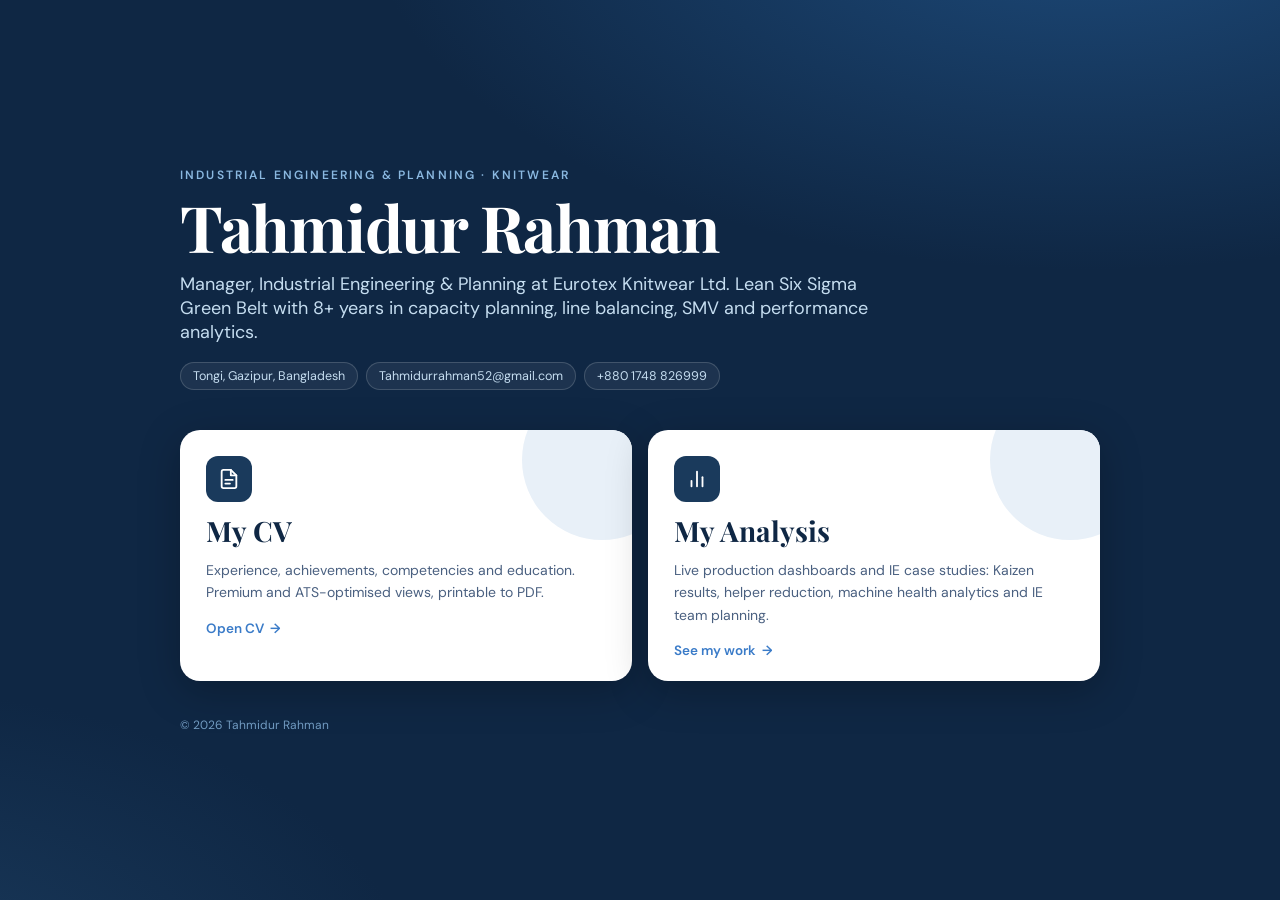
==== index.html @ 6447bb9f "Add tashriif.com site: home, CV, analysis hub, sewing dashboard and 2026 sewing review Co-Authored-B" ====
<!DOCTYPE html>
<html lang="en">
<head>
<meta charset="UTF-8">
<meta name="viewport" content="width=device-width, initial-scale=1.0, viewport-fit=cover">
<title>Tahmidur Rahman</title>
<meta name="description" content="Tahmidur Rahman — Manager, Industrial Engineering & Planning. CV and analysis portfolio.">
<link rel="preconnect" href="https://fonts.googleapis.com">
<link href="https://fonts.googleapis.com/css2?family=Playfair+Display:wght@600;700&family=DM+Sans:wght@400;500;600&display=swap" rel="stylesheet">
<style>
/* Layout: one navy stage, name block, two large doorways (CV / Analysis). Palette matches the CV. */
:root{--navy:#0f2744;--navy2:#1a3a5c;--navy3:#1d4a7a;--blue:#3a7bc8;--sky:#8ab8e0;--ice:#e8f0f8;--line:rgba(255,255,255,.16);--white:#fff;
  --display:'Playfair Display',Georgia,serif;--body:'DM Sans',system-ui,sans-serif}
*{box-sizing:border-box;margin:0;padding:0}
html,body{height:100%}
body{font-family:var(--body);color:var(--white);background:var(--navy);
  background-image:radial-gradient(1200px 600px at 85% -10%,var(--navy3),transparent 60%),radial-gradient(900px 500px at -10% 110%,var(--navy2),transparent 60%);
  min-height:100%;display:flex;align-items:center;justify-content:center;
  padding-left:max(16px,env(safe-area-inset-left,0px));padding-right:max(16px,env(safe-area-inset-right,0px));padding-block:48px}
.wrap{width:100%;max-width:920px}
.eyebrow{font-size:12px;letter-spacing:.18em;text-transform:uppercase;color:var(--sky);font-weight:600}
h1{font-family:var(--display);font-weight:700;font-size:clamp(38px,6.5vw,64px);line-height:1.05;letter-spacing:-.02em;margin-top:10px;text-wrap:balance}
.role{margin-top:12px;font-size:clamp(15px,1.8vw,18px);color:#c5ddf0;max-width:60ch}
.chips{display:flex;flex-wrap:wrap;gap:8px;margin-top:18px}
.chip{font-size:12.5px;color:#c5ddf0;border:1px solid var(--line);background:rgba(255,255,255,.06);border-radius:999px;padding:5px 12px}
.doors{display:grid;grid-template-columns:repeat(2,minmax(0,1fr));gap:16px;margin-top:40px}
@media(max-width:640px){.doors{grid-template-columns:minmax(0,1fr)}}
.door{display:flex;flex-direction:column;gap:10px;text-decoration:none;color:var(--navy);background:var(--white);border-radius:20px;padding:26px 26px 22px;
  box-shadow:0 10px 40px rgba(0,0,0,.25);transition:transform .2s,box-shadow .2s;position:relative;overflow:hidden}
.door::after{content:"";position:absolute;right:-50px;top:-50px;width:160px;height:160px;border-radius:50%;background:var(--ice)}
.door:hover{transform:translateY(-4px);box-shadow:0 18px 50px rgba(0,0,0,.32)}
.door:focus-visible{outline:3px solid var(--sky);outline-offset:3px}
.ic{width:46px;height:46px;border-radius:12px;background:var(--navy2);display:grid;place-items:center;position:relative;z-index:1}
.ic svg{width:22px;height:22px;stroke:#fff;fill:none;stroke-width:2;stroke-linecap:round;stroke-linejoin:round}
.door h2{font-family:var(--display);font-size:28px;font-weight:700;position:relative;z-index:1}
.door p{font-size:14px;color:#4a6080;line-height:1.6;position:relative;z-index:1}
.go{margin-top:6px;font-size:13.5px;font-weight:600;color:var(--blue);display:flex;align-items:center;gap:6px}
.go span{transition:transform .2s}.door:hover .go span{transform:translateX(4px)}
footer{margin-top:36px;font-size:12px;color:var(--sky);opacity:.8}
@media(prefers-reduced-motion:reduce){*{transition:none!important}}
</style>
</head>
<body>
<main class="wrap">
  <div class="eyebrow">Industrial Engineering &amp; Planning · Knitwear</div>
  <h1>Tahmidur Rahman</h1>
  <p class="role">Manager, Industrial Engineering &amp; Planning at Eurotex Knitwear Ltd. Lean Six Sigma Green Belt with 8+ years in capacity planning, line balancing, SMV and performance analytics.</p>
  <div class="chips"><span class="chip">Tongi, Gazipur, Bangladesh</span><span class="chip">Tahmidurrahman52@gmail.com</span><span class="chip">+880 1748 826999</span></div>

  <nav class="doors" aria-label="Sections">
    <a class="door" href="/cv/">
      <div class="ic"><svg viewBox="0 0 24 24"><path d="M14 2H6a2 2 0 00-2 2v16a2 2 0 002 2h12a2 2 0 002-2V8z"/><polyline points="14 2 14 8 20 8"/><line x1="8" y1="13" x2="16" y2="13"/><line x1="8" y1="17" x2="13" y2="17"/></svg></div>
      <h2>My CV</h2>
      <p>Experience, achievements, competencies and education. Premium and ATS-optimised views, printable to PDF.</p>
      <div class="go">Open CV <span>→</span></div>
    </a>
    <a class="door" href="/analysis/">
      <div class="ic"><svg viewBox="0 0 24 24"><line x1="18" y1="20" x2="18" y2="10"/><line x1="12" y1="20" x2="12" y2="4"/><line x1="6" y1="20" x2="6" y2="14"/></svg></div>
      <h2>My Analysis</h2>
      <p>Live production dashboards and IE case studies: Kaizen results, helper reduction, machine health analytics and IE team planning.</p>
      <div class="go">See my work <span>→</span></div>
    </a>
  </nav>
  <footer>© 2026 Tahmidur Rahman</footer>
</main>
</body>
</html>
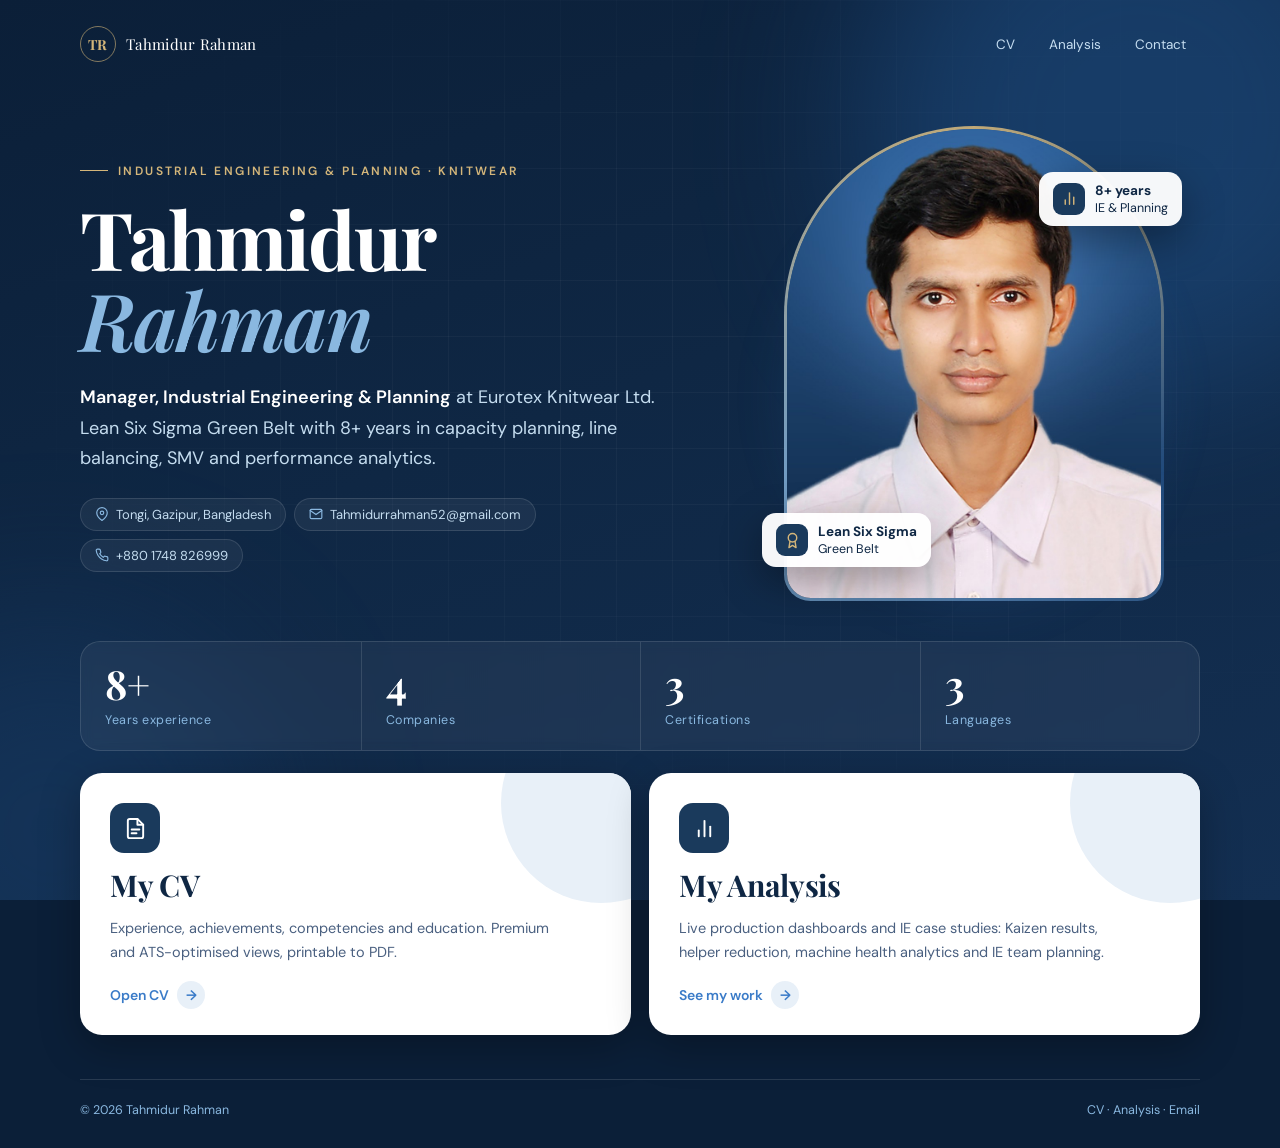
==== commit ce3c0582: "Redesign home page with portrait, add photo to CV, add page animations Co-Authored-By: Claude Opus 5" ====
--- a/index.html
+++ b/index.html
@@ -3,65 +3,186 @@
 <head>
 <meta charset="UTF-8">
 <meta name="viewport" content="width=device-width, initial-scale=1.0, viewport-fit=cover">
-<title>Tahmidur Rahman</title>
+<title>Tahmidur Rahman · Industrial Engineering &amp; Planning</title>
 <meta name="description" content="Tahmidur Rahman — Manager, Industrial Engineering & Planning. CV and analysis portfolio.">
+<meta property="og:title" content="Tahmidur Rahman · Industrial Engineering & Planning">
+<meta property="og:description" content="Manager, Industrial Engineering & Planning at Eurotex Knitwear Ltd. CV and analysis portfolio.">
+<meta property="og:image" content="https://tashriif.com/assets/portrait.jpg">
+<meta name="theme-color" content="#0b1f38">
 <link rel="preconnect" href="https://fonts.googleapis.com">
-<link href="https://fonts.googleapis.com/css2?family=Playfair+Display:wght@600;700&family=DM+Sans:wght@400;500;600&display=swap" rel="stylesheet">
+<link href="https://fonts.googleapis.com/css2?family=Playfair+Display:ital,wght@0,600;0,700;1,600&family=DM+Sans:wght@400;500;600&display=swap" rel="stylesheet">
+<link rel="stylesheet" href="/assets/motion.css">
 <style>
-/* Layout: one navy stage, name block, two large doorways (CV / Analysis). Palette matches the CV. */
-:root{--navy:#0f2744;--navy2:#1a3a5c;--navy3:#1d4a7a;--blue:#3a7bc8;--sky:#8ab8e0;--ice:#e8f0f8;--line:rgba(255,255,255,.16);--white:#fff;
+/* Layout: slim top bar; a two-column hero (text left, portrait right); stats strip; two doorways (CV / Analysis). Palette matches the CV. */
+:root{--ink:#0b1f38;--navy:#0f2744;--navy2:#1a3a5c;--navy3:#1d4a7a;--blue:#3a7bc8;--sky:#8ab8e0;--mist:#c5ddf0;--ice:#e8f0f8;
+  --gold:#d4b67a;--line:rgba(255,255,255,.12);--glass:rgba(255,255,255,.05);
   --display:'Playfair Display',Georgia,serif;--body:'DM Sans',system-ui,sans-serif}
 *{box-sizing:border-box;margin:0;padding:0}
-html,body{height:100%}
-body{font-family:var(--body);color:var(--white);background:var(--navy);
-  background-image:radial-gradient(1200px 600px at 85% -10%,var(--navy3),transparent 60%),radial-gradient(900px 500px at -10% 110%,var(--navy2),transparent 60%);
-  min-height:100%;display:flex;align-items:center;justify-content:center;
-  padding-left:max(16px,env(safe-area-inset-left,0px));padding-right:max(16px,env(safe-area-inset-right,0px));padding-block:48px}
-.wrap{width:100%;max-width:920px}
-.eyebrow{font-size:12px;letter-spacing:.18em;text-transform:uppercase;color:var(--sky);font-weight:600}
-h1{font-family:var(--display);font-weight:700;font-size:clamp(38px,6.5vw,64px);line-height:1.05;letter-spacing:-.02em;margin-top:10px;text-wrap:balance}
-.role{margin-top:12px;font-size:clamp(15px,1.8vw,18px);color:#c5ddf0;max-width:60ch}
-.chips{display:flex;flex-wrap:wrap;gap:8px;margin-top:18px}
-.chip{font-size:12.5px;color:#c5ddf0;border:1px solid var(--line);background:rgba(255,255,255,.06);border-radius:999px;padding:5px 12px}
-.doors{display:grid;grid-template-columns:repeat(2,minmax(0,1fr));gap:16px;margin-top:40px}
-@media(max-width:640px){.doors{grid-template-columns:minmax(0,1fr)}}
-.door{display:flex;flex-direction:column;gap:10px;text-decoration:none;color:var(--navy);background:var(--white);border-radius:20px;padding:26px 26px 22px;
-  box-shadow:0 10px 40px rgba(0,0,0,.25);transition:transform .2s,box-shadow .2s;position:relative;overflow:hidden}
-.door::after{content:"";position:absolute;right:-50px;top:-50px;width:160px;height:160px;border-radius:50%;background:var(--ice)}
-.door:hover{transform:translateY(-4px);box-shadow:0 18px 50px rgba(0,0,0,.32)}
-.door:focus-visible{outline:3px solid var(--sky);outline-offset:3px}
-.ic{width:46px;height:46px;border-radius:12px;background:var(--navy2);display:grid;place-items:center;position:relative;z-index:1}
-.ic svg{width:22px;height:22px;stroke:#fff;fill:none;stroke-width:2;stroke-linecap:round;stroke-linejoin:round}
-.door h2{font-family:var(--display);font-size:28px;font-weight:700;position:relative;z-index:1}
-.door p{font-size:14px;color:#4a6080;line-height:1.6;position:relative;z-index:1}
-.go{margin-top:6px;font-size:13.5px;font-weight:600;color:var(--blue);display:flex;align-items:center;gap:6px}
-.go span{transition:transform .2s}.door:hover .go span{transform:translateX(4px)}
-footer{margin-top:36px;font-size:12px;color:var(--sky);opacity:.8}
-@media(prefers-reduced-motion:reduce){*{transition:none!important}}
+html{background:var(--ink)}
+body{font-family:var(--body);color:#fff;min-height:100vh;overflow-x:hidden;position:relative;
+  padding-left:max(20px,env(safe-area-inset-left,0px));padding-right:max(20px,env(safe-area-inset-right,0px))}
+
+/* Background: two slow-drifting glows and a faint grid */
+.bg{position:fixed;inset:0;z-index:-1;overflow:hidden;background:linear-gradient(160deg,#0b1f38 0%,#0f2744 45%,#132f52 100%)}
+.bg::before{content:"";position:absolute;inset:0;background-image:linear-gradient(rgba(255,255,255,.035) 1px,transparent 1px),linear-gradient(90deg,rgba(255,255,255,.035) 1px,transparent 1px);
+  background-size:56px 56px;mask-image:radial-gradient(ellipse 80% 70% at 60% 40%,#000 30%,transparent 80%);-webkit-mask-image:radial-gradient(ellipse 80% 70% at 60% 40%,#000 30%,transparent 80%)}
+.orb{position:absolute;border-radius:50%;filter:blur(80px);opacity:.55}
+.orb.a{width:560px;height:560px;right:-140px;top:-160px;background:#1f4f86;animation:drift 18s ease-in-out infinite alternate}
+.orb.b{width:420px;height:420px;left:-160px;bottom:-140px;background:#173a63;animation:drift 22s ease-in-out infinite alternate-reverse}
+@keyframes drift{to{transform:translate(-60px,50px) scale(1.08)}}
+
+.wrap{max-width:1120px;margin:0 auto}
+
+/* Top bar */
+.top{display:flex;align-items:center;justify-content:space-between;gap:16px;padding:26px 0 0}
+.mono{display:flex;align-items:center;gap:10px;color:#fff;text-decoration:none;font-family:var(--display);font-size:15px;letter-spacing:.02em}
+.mono b{width:36px;height:36px;border-radius:50%;display:grid;place-items:center;border:1px solid rgba(212,182,122,.6);color:var(--gold);font-size:14px;font-weight:700}
+.top nav{display:flex;gap:6px}
+.top nav a{color:var(--mist);text-decoration:none;font-size:13.5px;padding:8px 14px;border-radius:999px;transition:background .2s,color .2s}
+.top nav a:hover{background:rgba(255,255,255,.08);color:#fff}
+@media(max-width:560px){.top nav a.hide-sm{display:none}}
+
+/* Hero */
+.hero{display:grid;grid-template-columns:minmax(0,1.15fr) minmax(0,.85fr);gap:56px;align-items:center;padding:64px 0 40px}
+@media(max-width:860px){.hero{grid-template-columns:minmax(0,1fr);gap:36px;padding-top:40px}.photo{order:-1}}
+.eyebrow{display:inline-flex;align-items:center;gap:10px;font-size:12px;letter-spacing:.2em;text-transform:uppercase;color:var(--gold);font-weight:600}
+.eyebrow::before{content:"";width:28px;height:1px;background:var(--gold)}
+h1{font-family:var(--display);font-weight:700;font-size:clamp(44px,7vw,80px);line-height:1.02;letter-spacing:-.025em;margin-top:18px}
+h1 em{font-style:italic;font-weight:600;color:var(--sky)}
+.role{margin-top:22px;font-size:clamp(15.5px,1.6vw,18px);line-height:1.7;color:var(--mist);max-width:54ch}
+.role strong{color:#fff;font-weight:600}
+.chips{display:flex;flex-wrap:wrap;gap:8px;margin-top:24px}
+.chip{display:inline-flex;align-items:center;gap:7px;font-size:13px;color:var(--mist);border:1px solid var(--line);background:var(--glass);border-radius:999px;padding:7px 14px;text-decoration:none;transition:border-color .2s,color .2s}
+a.chip:hover{border-color:rgba(138,184,224,.5);color:#fff}
+.chip svg{width:14px;height:14px;stroke:var(--sky);fill:none;stroke-width:2;stroke-linecap:round;stroke-linejoin:round}
+
+/* Portrait */
+.photo{position:relative;justify-self:center;width:min(100%,380px)}
+.frame{position:relative;aspect-ratio:4/5;border-radius:200px 200px 28px 28px;padding:3px;
+  background:conic-gradient(from var(--ang,0deg),rgba(212,182,122,.9),rgba(58,123,200,.35),rgba(138,184,224,.8),rgba(212,182,122,.9));animation:spin 10s linear infinite}
+@property --ang{syntax:'<angle>';inherits:false;initial-value:0deg}
+@keyframes spin{to{--ang:360deg}}
+.frame .in{position:relative;width:100%;height:100%;border-radius:197px 197px 25px 25px;overflow:hidden;background:linear-gradient(180deg,#24548a 0%,#173a63 60%,#0f2744 100%)}
+.frame img{position:absolute;inset:0;width:100%;height:100%;object-fit:cover;object-position:center top}
+.frame .fallback{position:absolute;inset:0;display:grid;place-items:center;font-family:var(--display);font-size:96px;color:rgba(255,255,255,.85)}
+.frame img + .fallback{display:none}
+.frame.noimg img{display:none}.frame.noimg .fallback{display:grid}
+.glow{position:absolute;inset:8% -6% -6% -6%;z-index:-1;border-radius:50%;background:radial-gradient(closest-side,rgba(58,123,200,.45),transparent);filter:blur(20px)}
+.badge{position:absolute;left:-22px;bottom:34px;display:flex;align-items:center;gap:10px;background:rgba(255,255,255,.96);color:var(--navy);border-radius:14px;padding:10px 14px;
+  box-shadow:0 14px 40px rgba(0,0,0,.35);font-size:12.5px;line-height:1.3;animation:float 5s ease-in-out infinite}
+.badge b{display:block;font-size:13.5px}
+.badge i{width:32px;height:32px;border-radius:9px;background:var(--navy2);display:grid;place-items:center;flex-shrink:0}
+.badge i svg{width:17px;height:17px;stroke:var(--gold);fill:none;stroke-width:2;stroke-linecap:round;stroke-linejoin:round}
+.badge.r{left:auto;right:-18px;bottom:auto;top:46px;animation-delay:-2.5s}
+@keyframes float{50%{transform:translateY(-8px)}}
+@media(max-width:480px){.photo{width:min(100%,300px)}.badge{left:-6px}.badge.r{right:-6px}}
+
+/* Stats */
+.stats{display:grid;grid-template-columns:repeat(4,minmax(0,1fr));border:1px solid var(--line);border-radius:20px;background:var(--glass);backdrop-filter:blur(6px)}
+.stat{padding:22px 24px;border-left:1px solid var(--line)}
+.stat:first-child{border-left:none}
+.stat .n{font-family:var(--display);font-size:clamp(30px,3.6vw,40px);font-weight:700;color:#fff;line-height:1}
+.stat .l{margin-top:8px;font-size:12.5px;color:var(--sky);letter-spacing:.04em}
+@media(max-width:700px){.stats{grid-template-columns:repeat(2,minmax(0,1fr))}.stat:nth-child(3){border-left:none}.stat:nth-child(n+3){border-top:1px solid var(--line)}}
+
+/* Doorways */
+.doors{display:grid;grid-template-columns:repeat(2,minmax(0,1fr));gap:18px;margin-top:22px}
+@media(max-width:700px){.doors{grid-template-columns:minmax(0,1fr)}}
+.door{position:relative;display:flex;flex-direction:column;gap:12px;text-decoration:none;color:var(--navy);background:#fff;border-radius:22px;padding:30px 30px 26px;overflow:hidden;
+  box-shadow:0 12px 40px rgba(0,0,0,.28);transition:transform .35s cubic-bezier(.2,.7,.2,1),box-shadow .35s}
+.door::before{content:"";position:absolute;right:-70px;top:-70px;width:200px;height:200px;border-radius:50%;background:var(--ice);transition:transform .5s cubic-bezier(.2,.7,.2,1)}
+.door::after{content:"";position:absolute;top:0;left:-60%;width:40%;height:100%;background:linear-gradient(100deg,transparent,rgba(255,255,255,.7),transparent);transform:skewX(-18deg);transition:left .7s}
+.door:hover{transform:translateY(-6px);box-shadow:0 22px 60px rgba(0,0,0,.38)}
+.door:hover::before{transform:scale(1.35)}
+.door:hover::after{left:130%}
+.door:focus-visible{outline:3px solid var(--gold);outline-offset:4px}
+.door>*{position:relative;z-index:1}
+.ic{width:50px;height:50px;border-radius:14px;background:var(--navy2);display:grid;place-items:center}
+.ic svg{width:23px;height:23px;stroke:#fff;fill:none;stroke-width:2;stroke-linecap:round;stroke-linejoin:round}
+.door h2{font-family:var(--display);font-size:30px;font-weight:700;letter-spacing:-.01em}
+.door p{font-size:14.5px;color:#4a6080;line-height:1.65;max-width:46ch}
+.go{margin-top:4px;font-size:14px;font-weight:600;color:var(--blue);display:flex;align-items:center;gap:8px}
+.go span{display:inline-grid;place-items:center;width:28px;height:28px;border-radius:50%;background:var(--ice);transition:transform .3s,background .3s,color .3s}
+.door:hover .go span{transform:translateX(5px);background:var(--navy2);color:#fff}
+
+footer{display:flex;justify-content:space-between;flex-wrap:wrap;gap:10px;margin:44px 0 30px;padding-top:22px;border-top:1px solid var(--line);font-size:12.5px;color:var(--sky)}
+footer a{color:var(--sky);text-decoration:none}footer a:hover{color:#fff}
+
+/* Hero entrance (runs once on load) */
+.enter{animation:enter .9s cubic-bezier(.2,.7,.2,1) both;animation-delay:var(--d,0s)}
+@keyframes enter{from{opacity:0;transform:translateY(24px)}to{opacity:1;transform:none}}
+.photo.enter{animation-name:enterPhoto;animation-duration:1.1s}
+@keyframes enterPhoto{from{opacity:0;transform:translateY(30px) scale(.96)}to{opacity:1;transform:none}}
+
+@media(prefers-reduced-motion:reduce){*,*::before,*::after{animation:none!important;transition:none!important}}
 </style>
 </head>
 <body>
-<main class="wrap">
-  <div class="eyebrow">Industrial Engineering &amp; Planning · Knitwear</div>
-  <h1>Tahmidur Rahman</h1>
-  <p class="role">Manager, Industrial Engineering &amp; Planning at Eurotex Knitwear Ltd. Lean Six Sigma Green Belt with 8+ years in capacity planning, line balancing, SMV and performance analytics.</p>
-  <div class="chips"><span class="chip">Tongi, Gazipur, Bangladesh</span><span class="chip">Tahmidurrahman52@gmail.com</span><span class="chip">+880 1748 826999</span></div>
+<div class="bg" aria-hidden="true"><span class="orb a"></span><span class="orb b"></span></div>
+<div class="wrap">
+  <header class="top enter">
+    <a class="mono" href="/"><b>TR</b> Tahmidur Rahman</a>
+    <nav aria-label="Main">
+      <a href="/cv/">CV</a>
+      <a href="/analysis/">Analysis</a>
+      <a class="hide-sm" href="mailto:Tahmidurrahman52@gmail.com">Contact</a>
+    </nav>
+  </header>
 
-  <nav class="doors" aria-label="Sections">
-    <a class="door" href="/cv/">
-      <div class="ic"><svg viewBox="0 0 24 24"><path d="M14 2H6a2 2 0 00-2 2v16a2 2 0 002 2h12a2 2 0 002-2V8z"/><polyline points="14 2 14 8 20 8"/><line x1="8" y1="13" x2="16" y2="13"/><line x1="8" y1="17" x2="13" y2="17"/></svg></div>
-      <h2>My CV</h2>
-      <p>Experience, achievements, competencies and education. Premium and ATS-optimised views, printable to PDF.</p>
-      <div class="go">Open CV <span>→</span></div>
-    </a>
-    <a class="door" href="/analysis/">
-      <div class="ic"><svg viewBox="0 0 24 24"><line x1="18" y1="20" x2="18" y2="10"/><line x1="12" y1="20" x2="12" y2="4"/><line x1="6" y1="20" x2="6" y2="14"/></svg></div>
-      <h2>My Analysis</h2>
-      <p>Live production dashboards and IE case studies: Kaizen results, helper reduction, machine health analytics and IE team planning.</p>
-      <div class="go">See my work <span>→</span></div>
-    </a>
-  </nav>
-  <footer>© 2026 Tahmidur Rahman</footer>
-</main>
+  <main>
+    <section class="hero">
+      <div>
+        <div class="eyebrow enter" style="--d:.1s">Industrial Engineering &amp; Planning · Knitwear</div>
+        <h1 class="enter" style="--d:.2s">Tahmidur<br><em>Rahman</em></h1>
+        <p class="role enter" style="--d:.32s"><strong>Manager, Industrial Engineering &amp; Planning</strong> at Eurotex Knitwear Ltd. Lean Six Sigma Green Belt with 8+ years in capacity planning, line balancing, SMV and performance analytics.</p>
+        <div class="chips enter" style="--d:.44s">
+          <span class="chip"><svg viewBox="0 0 24 24"><path d="M21 10c0 7-9 13-9 13s-9-6-9-13a9 9 0 0118 0z"/><circle cx="12" cy="10" r="3"/></svg>Tongi, Gazipur, Bangladesh</span>
+          <a class="chip" href="mailto:Tahmidurrahman52@gmail.com"><svg viewBox="0 0 24 24"><path d="M4 4h16c1.1 0 2 .9 2 2v12c0 1.1-.9 2-2 2H4c-1.1 0-2-.9-2-2V6c0-1.1.9-2 2-2z"/><polyline points="22,6 12,13 2,6"/></svg>Tahmidurrahman52@gmail.com</a>
+          <a class="chip" href="tel:+8801748826999"><svg viewBox="0 0 24 24"><path d="M22 16.92v3a2 2 0 01-2.18 2 19.79 19.79 0 01-8.63-3.07 19.5 19.5 0 01-6-6 19.79 19.79 0 01-3.07-8.67A2 2 0 014.11 2h3a2 2 0 012 1.72c.13.96.36 1.9.7 2.81a2 2 0 01-.45 2.11L8.09 9.91a16 16 0 006 6l1.27-1.27a2 2 0 012.11-.45c.91.34 1.85.57 2.81.7A2 2 0 0122 16.92z"/></svg>+880 1748 826999</a>
+        </div>
+      </div>
+
+      <div class="photo enter" style="--d:.25s">
+        <div class="glow" aria-hidden="true"></div>
+        <div class="frame" id="frame">
+          <div class="in">
+            <img src="/assets/portrait.jpg" alt="Portrait of Tahmidur Rahman" width="760" height="950" fetchpriority="high" onerror="document.getElementById('frame').classList.add('noimg')">
+            <div class="fallback" aria-hidden="true">TR</div>
+          </div>
+        </div>
+        <div class="badge"><i><svg viewBox="0 0 24 24"><circle cx="12" cy="8" r="6"/><path d="M15.48 12.89L17 22l-5-3-5 3 1.52-9.11"/></svg></i><span><b>Lean Six Sigma</b>Green Belt</span></div>
+        <div class="badge r"><i><svg viewBox="0 0 24 24"><line x1="18" y1="20" x2="18" y2="10"/><line x1="12" y1="20" x2="12" y2="4"/><line x1="6" y1="20" x2="6" y2="14"/></svg></i><span><b>8+ years</b>IE &amp; Planning</span></div>
+      </div>
+    </section>
+
+    <section class="stats" aria-label="Career at a glance">
+      <div class="stat"><div class="n">8+</div><div class="l">Years experience</div></div>
+      <div class="stat"><div class="n">4</div><div class="l">Companies</div></div>
+      <div class="stat"><div class="n">3</div><div class="l">Certifications</div></div>
+      <div class="stat"><div class="n">3</div><div class="l">Languages</div></div>
+    </section>
+
+    <nav class="doors" aria-label="Sections">
+      <a class="door" href="/cv/">
+        <div class="ic"><svg viewBox="0 0 24 24"><path d="M14 2H6a2 2 0 00-2 2v16a2 2 0 002 2h12a2 2 0 002-2V8z"/><polyline points="14 2 14 8 20 8"/><line x1="8" y1="13" x2="16" y2="13"/><line x1="8" y1="17" x2="13" y2="17"/></svg></div>
+        <h2>My CV</h2>
+        <p>Experience, achievements, competencies and education. Premium and ATS-optimised views, printable to PDF.</p>
+        <div class="go">Open CV <span>→</span></div>
+      </a>
+      <a class="door" href="/analysis/">
+        <div class="ic"><svg viewBox="0 0 24 24"><line x1="18" y1="20" x2="18" y2="10"/><line x1="12" y1="20" x2="12" y2="4"/><line x1="6" y1="20" x2="6" y2="14"/></svg></div>
+        <h2>My Analysis</h2>
+        <p>Live production dashboards and IE case studies: Kaizen results, helper reduction, machine health analytics and IE team planning.</p>
+        <div class="go">See my work <span>→</span></div>
+      </a>
+    </nav>
+  </main>
+
+  <footer>
+    <span>© 2026 Tahmidur Rahman</span>
+    <span><a href="/cv/">CV</a> · <a href="/analysis/">Analysis</a> · <a href="mailto:Tahmidurrahman52@gmail.com">Email</a></span>
+  </footer>
+</div>
+<script src="/assets/motion.js" data-reveal=".stats,.door,footer" data-count=".stat .n" defer></script>
 </body>
 </html>
--- a/assets/motion.css
+++ b/assets/motion.css
@@ -0,0 +1,22 @@
+/* Shared page motion for tashriif.com.
+   Content is only hidden once motion.js has added html.motion, so pages stay readable without JS. */
+html.motion body{animation:pageIn .6s cubic-bezier(.2,.7,.2,1) both}
+@keyframes pageIn{from{opacity:0}to{opacity:1}}
+
+html.motion .rv{opacity:0;transform:translateY(22px);
+  transition:opacity .7s cubic-bezier(.2,.7,.2,1),transform .7s cubic-bezier(.2,.7,.2,1);
+  transition-delay:var(--rv-d,0ms);will-change:opacity,transform}
+html.motion .rv.rv-in{opacity:1;transform:none}
+
+/* Bars that grow from zero when they scroll into view */
+html.motion .rv-grow{transform-origin:left center;transform:scaleX(0);transition:transform 1.1s cubic-bezier(.2,.7,.2,1) .15s}
+html.motion .rv-grow.rv-in{transform:scaleX(1)}
+
+@media (prefers-reduced-motion:reduce){
+  html.motion body{animation:none}
+  html.motion .rv,html.motion .rv-grow{opacity:1;transform:none;transition:none}
+}
+@media print{
+  html.motion body{animation:none}
+  html.motion .rv,html.motion .rv-grow{opacity:1!important;transform:none!important;transition:none!important}
+}
